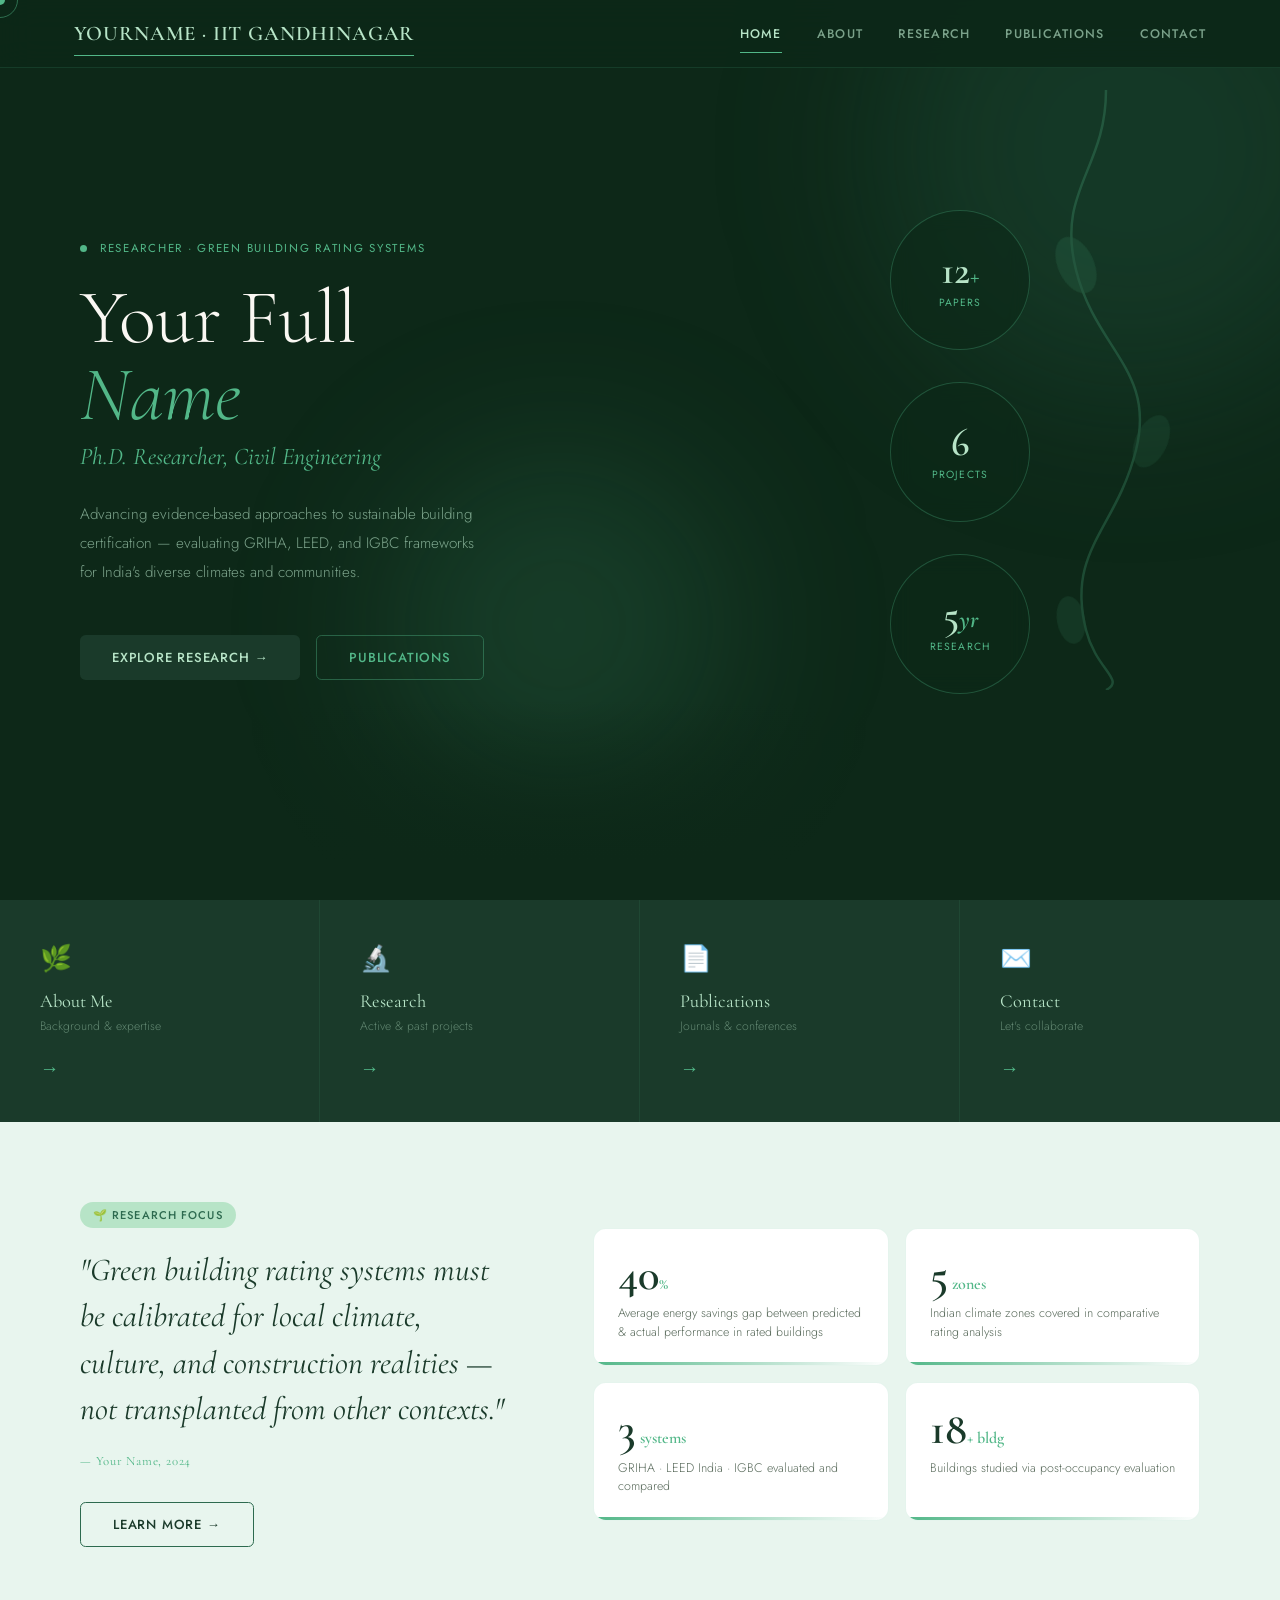
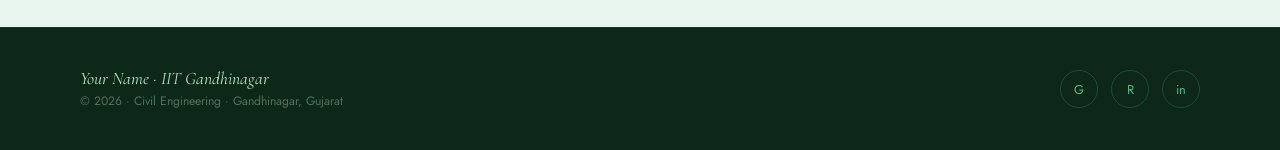
==== index.html @ d1b9dfca "Rename index (2).html to index.html" ====
<!DOCTYPE html>
<html lang="en">
<head>
<meta charset="UTF-8">
<meta name="viewport" content="width=device-width, initial-scale=1.0">
<title>Home | Green Building Researcher · IIT Gandhinagar</title>
<link rel="stylesheet" href="style.css">
<style>
/* ── HOME-SPECIFIC ── */
.hero-home {
  min-height: 100vh;
  background: var(--forest);
  display: grid;
  grid-template-columns: 1fr 1fr;
  position: relative; overflow: hidden;
  padding-top: 68px;
}

.hero-home::after {
  content: '';
  position: absolute;
  bottom: 0; left: 0; right: 0; height: 200px;
  background: linear-gradient(to bottom, transparent, var(--forest) 80%);
  pointer-events: none; z-index: 2;
}

/* animated forest floor */
.forest-floor {
  position: absolute; bottom: 0; left: 0; right: 0;
  height: 120px; z-index: 1;
  background: linear-gradient(to top, rgba(13,40,24,0.9), transparent);
}

/* growing vine on right */
.vine-anim {
  position: absolute; right: 5%; top: 10%;
  opacity: 0.25; z-index: 1;
}

.vine-path {
  stroke-dasharray: 1200;
  stroke-dashoffset: 1200;
  animation: growVine 4s 0.5s ease forwards;
}

@keyframes growVine {
  to { stroke-dashoffset: 0; }
}

.leaf-burst {
  position: absolute;
  animation: leafPop 0.6s ease forwards;
  opacity: 0;
  transform-origin: center;
}

@keyframes leafPop {
  0% { opacity: 0; transform: scale(0) rotate(0deg); }
  60% { opacity: 1; transform: scale(1.2) rotate(10deg); }
  100% { opacity: 1; transform: scale(1) rotate(5deg); }
}

/* breathing green orb */
.orb {
  position: absolute;
  border-radius: 50%;
  filter: blur(80px);
  animation: breathe 5s ease-in-out infinite;
}
.orb-1 { width: 500px; height: 500px; background: rgba(45,106,79,0.25); top: -100px; right: -100px; animation-delay: 0s; }
.orb-2 { width: 350px; height: 350px; background: rgba(82,183,136,0.15); bottom: 100px; left: 30%; animation-delay: 2.5s; }

@keyframes breathe {
  0%, 100% { transform: scale(1); opacity: 0.7; }
  50% { transform: scale(1.15); opacity: 1; }
}

/* hero text */
.hero-content {
  position: relative; z-index: 5;
  display: flex; flex-direction: column; justify-content: center;
  padding: 5rem 4rem 8rem 5rem;
}

.greeting {
  display: flex; align-items: center; gap: 0.8rem;
  font-size: 0.72rem; letter-spacing: 0.15em;
  text-transform: uppercase; color: var(--leaf);
  margin-bottom: 1.5rem;
  animation: fadeSlide 0.8s 0.2s ease both;
}
.greeting .dot {
  width: 7px; height: 7px; background: var(--leaf);
  border-radius: 50%; animation: pulse 2s infinite;
}
@keyframes pulse {
  0%, 100% { box-shadow: 0 0 0 0 rgba(82,183,136,0.5); }
  50% { box-shadow: 0 0 0 8px rgba(82,183,136,0); }
}

h1.hero-name {
  font-family: 'Cormorant Garamond', serif;
  font-size: clamp(3.5rem, 6vw, 6rem);
  font-weight: 300; line-height: 1;
  color: var(--cream);
  margin-bottom: 0.5rem;
  animation: fadeSlide 0.8s 0.3s ease both;
}

.hero-title {
  font-family: 'Cormorant Garamond', serif;
  font-style: italic;
  font-size: clamp(1.1rem, 2vw, 1.5rem);
  color: var(--leaf); margin-bottom: 1.8rem;
  animation: fadeSlide 0.8s 0.4s ease both;
}

.hero-desc {
  font-size: 0.95rem; line-height: 1.9; color: rgba(183,228,199,0.65);
  max-width: 44ch; margin-bottom: 3rem; font-weight: 300;
  animation: fadeSlide 0.8s 0.5s ease both;
}

.hero-cta {
  display: flex; gap: 1rem; flex-wrap: wrap;
  animation: fadeSlide 0.8s 0.6s ease both;
}

/* floating stats */
.stat-ring {
  position: relative; z-index: 5;
  display: flex; flex-direction: column;
  align-items: center; justify-content: center; gap: 2rem;
  padding: 4rem 3rem 8rem;
}

.stat-card {
  width: 140px; height: 140px;
  border-radius: 50%;
  border: 1.5px solid rgba(82,183,136,0.3);
  display: flex; flex-direction: column;
  align-items: center; justify-content: center;
  background: rgba(13,40,24,0.6);
  backdrop-filter: blur(10px);
  animation: floatCard 4s ease-in-out infinite;
}

.stat-card:nth-child(2) { animation-delay: 1.3s; }
.stat-card:nth-child(3) { animation-delay: 2.6s; }

@keyframes floatCard {
  0%, 100% { transform: translateY(0); }
  50% { transform: translateY(-12px); }
}

.stat-num {
  font-family: 'Cormorant Garamond', serif;
  font-size: 2.5rem; font-weight: 600; color: var(--pale);
  line-height: 1;
}
.stat-label {
  font-size: 0.65rem; letter-spacing: 0.1em;
  text-transform: uppercase; color: var(--leaf); margin-top: 0.3rem;
}

/* quick links */
.quick-links {
  display: grid; grid-template-columns: repeat(4, 1fr);
  background: var(--deep); position: relative; z-index: 3;
}

.quick-link {
  display: flex; flex-direction: column; align-items: flex-start;
  padding: 2.5rem 2.5rem;
  text-decoration: none;
  border-right: 1px solid rgba(82,183,136,0.1);
  transition: background 0.3s;
  position: relative; overflow: hidden;
}
.quick-link:last-child { border-right: none; }
.quick-link::before {
  content: '';
  position: absolute; inset: 0;
  background: rgba(82,183,136,0.05);
  transform: translateX(-100%); transition: transform 0.4s ease;
}
.quick-link:hover::before { transform: translateX(0); }

.ql-icon { font-size: 1.6rem; margin-bottom: 0.8rem; }
.ql-title {
  font-family: 'Cormorant Garamond', serif;
  font-size: 1.15rem; color: var(--pale); margin-bottom: 0.3rem;
}
.ql-sub { font-size: 0.76rem; color: rgba(183,228,199,0.45); font-weight: 300; }
.ql-arrow {
  margin-top: auto; padding-top: 1.2rem;
  font-size: 1.2rem; color: var(--leaf);
  transition: transform 0.3s;
}
.quick-link:hover .ql-arrow { transform: translateX(6px); }

@keyframes fadeSlide {
  from { opacity: 0; transform: translateY(20px); }
  to { opacity: 1; transform: translateY(0); }
}

/* featured highlight */
.highlight-band {
  background: var(--mist);
  padding: 5rem;
  display: grid; grid-template-columns: 1fr 1.4fr;
  gap: 5rem; align-items: center;
}

.hl-badge {
  display: inline-flex; align-items: center; gap: 0.5rem;
  background: var(--pale); color: var(--mid);
  font-size: 0.7rem; letter-spacing: 0.1em; text-transform: uppercase;
  padding: 0.3rem 0.8rem; border-radius: 2rem;
  font-weight: 500; margin-bottom: 1.2rem;
}

.hl-quote {
  font-family: 'Cormorant Garamond', serif;
  font-size: clamp(1.5rem, 2.5vw, 2.2rem); font-weight: 400;
  color: var(--deep); line-height: 1.45;
  font-style: italic;
}

.hl-quote cite {
  display: block; margin-top: 1.2rem;
  font-size: 0.8rem; font-style: normal;
  color: var(--leaf); letter-spacing: 0.06em;
}

.hl-metrics {
  display: grid; grid-template-columns: 1fr 1fr;
  gap: 1rem;
}

.metric-box {
  background: white; border-radius: 0.8rem;
  padding: 1.5rem; border: 1px solid rgba(82,183,136,0.15);
  position: relative; overflow: hidden;
}

.metric-box::after {
  content: '';
  position: absolute; bottom: 0; left: 0; right: 0; height: 3px;
  background: linear-gradient(90deg, var(--leaf), transparent);
}

.metric-val {
  font-family: 'Cormorant Garamond', serif;
  font-size: 2.8rem; font-weight: 600; color: var(--deep);
  line-height: 1;
}
.metric-unit { font-size: 1rem; color: var(--leaf); }
.metric-desc {
  font-size: 0.78rem; color: var(--text-soft); margin-top: 0.4rem; line-height: 1.5; font-weight: 300;
}

@media (max-width: 900px) {
  .hero-home { grid-template-columns: 1fr; }
  .hero-content { padding: 4rem 1.5rem 6rem; }
  .stat-ring { display: none; }
  .quick-links { grid-template-columns: 1fr 1fr; }
  .highlight-band { grid-template-columns: 1fr; gap: 2.5rem; padding: 3rem 1.5rem; }
}
</style>
</head>
<body>

<!-- CURSOR -->
<div class="cursor" id="cursor"></div>
<div class="cursor-ring" id="cursorRing"></div>

<!-- LEAF CANVAS -->
<canvas id="leafCanvas"></canvas>

<!-- NAV -->
<nav>
  <a href="index.html" class="nav-logo">YourName · IIT Gandhinagar</a>
  <ul>
    <li><a href="index.html">Home</a></li>
    <li><a href="about.html">About</a></li>
    <li><a href="research.html">Research</a></li>
    <li><a href="publications.html">Publications</a></li>
    <li><a href="contact.html">Contact</a></li>
  </ul>
</nav>

<!-- HERO -->
<div class="hero-home">
  <div class="orb orb-1"></div>
  <div class="orb orb-2"></div>

  <!-- Animated vine -->
  <div class="vine-anim">
    <svg width="220" height="600" viewBox="0 0 220 600" fill="none">
      <path class="vine-path" d="M110,0 C110,80 60,100 80,180 C100,260 160,280 140,360 C120,440 70,460 90,540 C100,580 130,590 110,600"
        stroke="#52b788" stroke-width="2.5" fill="none"/>
      <!-- leaves along vine (appear after vine grows) -->
      <g style="animation: leafPop 0.5s 2s ease forwards; opacity:0; transform-origin:80px 175px">
        <ellipse cx="80" cy="175" rx="18" ry="30" fill="rgba(82,183,136,0.5)" transform="rotate(-30,80,175)"/>
      </g>
      <g style="animation: leafPop 0.5s 2.5s ease forwards; opacity:0; transform-origin:140px 355px">
        <ellipse cx="155" cy="350" rx="16" ry="28" fill="rgba(82,183,136,0.4)" transform="rotate(20,155,350)"/>
      </g>
      <g style="animation: leafPop 0.5s 3s ease forwards; opacity:0; transform-origin:75px 530px">
        <ellipse cx="75" cy="530" rx="14" ry="24" fill="rgba(82,183,136,0.45)" transform="rotate(-15,75,530)"/>
      </g>
    </svg>
  </div>

  <div class="hero-content">
    <div class="greeting">
      <div class="dot"></div>
      Researcher · Green Building Rating Systems
    </div>
    <h1 class="hero-name">Your Full<br><em style="color:var(--leaf);font-style:italic">Name</em></h1>
    <div class="hero-title">Ph.D. Researcher, Civil Engineering</div>
    <p class="hero-desc">
      Advancing evidence-based approaches to sustainable building certification — 
      evaluating GRIHA, LEED, and IGBC frameworks for India's diverse climates and communities.
    </p>
    <div class="hero-cta">
      <a href="research.html" class="btn btn-forest">Explore Research →</a>
      <a href="publications.html" class="btn btn-ghost">Publications</a>
    </div>
  </div>

  <div class="stat-ring">
    <div class="stat-card">
      <span class="stat-num">12<em style="font-size:1.5rem;color:var(--leaf)">+</em></span>
      <span class="stat-label">Papers</span>
    </div>
    <div class="stat-card">
      <span class="stat-num">6</span>
      <span class="stat-label">Projects</span>
    </div>
    <div class="stat-card">
      <span class="stat-num">5<em style="font-size:1.5rem;color:var(--leaf)">yr</em></span>
      <span class="stat-label">Research</span>
    </div>
  </div>
</div>

<!-- QUICK LINKS -->
<div class="quick-links">
  <a href="about.html" class="quick-link">
    <div class="ql-icon">🌿</div>
    <div class="ql-title">About Me</div>
    <div class="ql-sub">Background & expertise</div>
    <div class="ql-arrow">→</div>
  </a>
  <a href="research.html" class="quick-link">
    <div class="ql-icon">🔬</div>
    <div class="ql-title">Research</div>
    <div class="ql-sub">Active & past projects</div>
    <div class="ql-arrow">→</div>
  </a>
  <a href="publications.html" class="quick-link">
    <div class="ql-icon">📄</div>
    <div class="ql-title">Publications</div>
    <div class="ql-sub">Journals & conferences</div>
    <div class="ql-arrow">→</div>
  </a>
  <a href="contact.html" class="quick-link">
    <div class="ql-icon">✉️</div>
    <div class="ql-title">Contact</div>
    <div class="ql-sub">Let's collaborate</div>
    <div class="ql-arrow">→</div>
  </a>
</div>

<!-- HIGHLIGHT BAND -->
<div class="highlight-band">
  <div class="reveal">
    <div class="hl-badge">🌱 Research Focus</div>
    <div class="hl-quote">
      "Green building rating systems must be calibrated for local climate, 
      culture, and construction realities — not transplanted from other contexts."
      <cite>— Your Name, 2024</cite>
    </div>
    <div style="margin-top:2rem;">
      <a href="about.html" class="btn btn-outline">Learn More →</a>
    </div>
  </div>

  <div class="hl-metrics reveal reveal-delay-2">
    <div class="metric-box">
      <div class="metric-val">40<span class="metric-unit">%</span></div>
      <div class="metric-desc">Average energy savings gap between predicted & actual performance in rated buildings</div>
    </div>
    <div class="metric-box">
      <div class="metric-val">5<span class="metric-unit"> zones</span></div>
      <div class="metric-desc">Indian climate zones covered in comparative rating analysis</div>
    </div>
    <div class="metric-box">
      <div class="metric-val">3<span class="metric-unit"> systems</span></div>
      <div class="metric-desc">GRIHA · LEED India · IGBC evaluated and compared</div>
    </div>
    <div class="metric-box">
      <div class="metric-val">18<span class="metric-unit">+ bldg</span></div>
      <div class="metric-desc">Buildings studied via post-occupancy evaluation</div>
    </div>
  </div>
</div>

<!-- FOOTER -->
<footer>
  <div>
    <div class="foot-left">Your Name · IIT Gandhinagar</div>
    <div class="foot-copy">© 2026 · Civil Engineering · Gandhinagar, Gujarat</div>
  </div>
  <div class="social-links">
    <a class="social-link" href="#">G</a>
    <a class="social-link" href="#">R</a>
    <a class="social-link" href="#">in</a>
  </div>
</footer>

<script src="shared.js"></script>
<script>
  // Custom cursor
  const cursor = document.getElementById('cursor');
  const ring = document.getElementById('cursorRing');
  let mx=0, my=0, rx=0, ry=0;
  document.addEventListener('mousemove', e => { mx=e.clientX; my=e.clientY; cursor.style.left=mx+'px'; cursor.style.top=my+'px'; });
  function animRing() {
    rx += (mx - rx) * 0.12; ry += (my - ry) * 0.12;
    ring.style.left=rx+'px'; ring.style.top=ry+'px';
    requestAnimationFrame(animRing);
  }
  animRing();
  document.querySelectorAll('a,.btn,.quick-link').forEach(el => {
    el.addEventListener('mouseenter', () => { cursor.style.transform='translate(-50%,-50%) scale(2.5)'; ring.style.opacity='0'; });
    el.addEventListener('mouseleave', () => { cursor.style.transform='translate(-50%,-50%) scale(1)'; ring.style.opacity='0.5'; });
  });
</script>
</body>
</html>
---- style.css ----
@import url('https://fonts.googleapis.com/css2?family=Cormorant+Garamond:ital,wght@0,300;0,400;0,600;0,700;1,300;1,400&family=Jost:wght@300;400;500;600&display=swap');

:root {
  --forest:     #0d2818;
  --deep:       #1a3a2a;
  --mid:        #2d6a4f;
  --leaf:       #52b788;
  --pale:       #b7e4c7;
  --mist:       #e8f5ee;
  --sand:       #f5f0e8;
  --cream:      #faf8f3;
  --bark:       #7c5c3a;
  --gold:       #c9a84c;
  --text:       #1a2419;
  --text-soft:  #5a6b5c;
  --white:      #ffffff;
}

*, *::before, *::after { margin: 0; padding: 0; box-sizing: border-box; }
html { scroll-behavior: smooth; font-size: 16px; }

body {
  font-family: 'Jost', sans-serif;
  background: var(--cream);
  color: var(--text);
  overflow-x: hidden;
  cursor: none;
}

/* ── CUSTOM CURSOR ── */
.cursor {
  position: fixed; z-index: 9999; pointer-events: none;
  width: 10px; height: 10px;
  background: var(--leaf);
  border-radius: 50%;
  transform: translate(-50%, -50%);
  transition: transform 0.1s, width 0.3s, height 0.3s, background 0.3s;
}
.cursor-ring {
  position: fixed; z-index: 9998; pointer-events: none;
  width: 36px; height: 36px;
  border: 1.5px solid var(--leaf);
  border-radius: 50%;
  transform: translate(-50%, -50%);
  transition: transform 0.18s ease, width 0.3s, height 0.3s;
  opacity: 0.5;
}

/* ── LEAF CANVAS ── */
#leafCanvas {
  position: fixed; top: 0; left: 0;
  width: 100vw; height: 100vh;
  pointer-events: none; z-index: 0;
}

/* ── NAV ── */
nav {
  position: fixed; top: 0; left: 0; right: 0; z-index: 500;
  display: flex; align-items: center; justify-content: space-between;
  padding: 0 3.5rem;
  height: 68px;
  background: rgba(13, 40, 24, 0.92);
  backdrop-filter: blur(16px);
  border-bottom: 1px solid rgba(82,183,136,0.15);
}

.nav-logo {
  font-family: 'Cormorant Garamond', serif;
  font-size: 1.3rem;
  font-weight: 600;
  color: var(--pale);
  text-decoration: none;
  letter-spacing: 0.04em;
}

nav ul { list-style: none; display: flex; gap: 0; }
nav a {
  display: block;
  padding: 0.5rem 1.1rem;
  text-decoration: none;
  color: rgba(183,228,199,0.65);
  font-size: 0.78rem;
  font-weight: 500;
  letter-spacing: 0.1em;
  text-transform: uppercase;
  transition: color 0.25s;
  position: relative;
}
nav a::after {
  content: '';
  position: absolute; bottom: -2px; left: 1.1rem; right: 1.1rem;
  height: 1px; background: var(--leaf);
  transform: scaleX(0); transition: transform 0.25s;
}
nav a:hover, nav a.active { color: var(--pale); }
nav a:hover::after, nav a.active::after { transform: scaleX(1); }

/* ── PAGE WRAPPER ── */
.page { position: relative; z-index: 1; min-height: 100vh; }

/* ── HERO BANNER (reusable) ── */
.hero-banner {
  min-height: 52vh;
  display: flex; flex-direction: column; justify-content: flex-end;
  padding: 0 5rem 4rem;
  background: var(--forest);
  position: relative; overflow: hidden;
}

.hero-banner::before {
  content: '';
  position: absolute; inset: 0;
  background: 
    radial-gradient(ellipse 60% 80% at 80% 50%, rgba(45,106,79,0.35) 0%, transparent 70%),
    radial-gradient(ellipse 40% 60% at 20% 80%, rgba(82,183,136,0.15) 0%, transparent 60%);
}

.hero-banner .vine-svg {
  position: absolute; right: 0; top: 0; height: 100%; opacity: 0.12;
}

.banner-eyebrow {
  font-size: 0.72rem; letter-spacing: 0.15em;
  text-transform: uppercase; color: var(--leaf);
  margin-bottom: 0.8rem; position: relative;
  display: flex; align-items: center; gap: 0.8rem;
}
.banner-eyebrow::before {
  content: ''; display: block;
  width: 30px; height: 1px; background: var(--leaf);
}

.banner-title {
  font-family: 'Cormorant Garamond', serif;
  font-size: clamp(3rem, 6vw, 5.5rem);
  font-weight: 300;
  color: var(--cream);
  line-height: 1.05;
  position: relative;
}

.banner-title em {
  font-style: italic; color: var(--leaf);
}

/* ── SECTION ── */
.section { padding: 5rem; position: relative; }
.section-alt { background: var(--mist); }
.section-dark { background: var(--deep); }

.section-eyebrow {
  font-size: 0.72rem; letter-spacing: 0.14em;
  text-transform: uppercase; color: var(--leaf);
  margin-bottom: 0.6rem;
  display: flex; align-items: center; gap: 0.6rem;
}
.section-eyebrow::before {
  content: ''; width: 24px; height: 1px; background: var(--leaf);
}

h2.section-title {
  font-family: 'Cormorant Garamond', serif;
  font-size: clamp(2rem, 3.5vw, 3rem);
  font-weight: 400;
  color: var(--deep);
  line-height: 1.2; margin-bottom: 1.2rem;
}
.section-dark h2.section-title { color: var(--pale); }

.section-lead {
  font-size: 1rem; line-height: 1.9; color: var(--text-soft);
  max-width: 56ch; margin-bottom: 3rem; font-weight: 300;
}

/* ── CARDS ── */
.card-grid { display: grid; gap: 1.5rem; }
.card-grid-3 { grid-template-columns: repeat(3, 1fr); }
.card-grid-2 { grid-template-columns: repeat(2, 1fr); }

.card {
  background: white;
  border-radius: 1rem;
  padding: 2rem;
  border: 1px solid rgba(82,183,136,0.15);
  transition: all 0.4s cubic-bezier(0.25, 0.46, 0.45, 0.94);
  position: relative; overflow: hidden;
}
.card::before {
  content: '';
  position: absolute; top: 0; left: 0; right: 0; height: 3px;
  background: linear-gradient(90deg, var(--leaf), var(--mid));
  transform: scaleX(0); transform-origin: left;
  transition: transform 0.4s ease;
}
.card:hover { transform: translateY(-6px); box-shadow: 0 24px 60px rgba(26,58,42,0.12); }
.card:hover::before { transform: scaleX(1); }

.card-icon {
  width: 50px; height: 50px;
  background: var(--mist);
  border-radius: 0.6rem;
  display: flex; align-items: center; justify-content: center;
  font-size: 1.5rem; margin-bottom: 1.2rem;
}

.card h3 {
  font-family: 'Cormorant Garamond', serif;
  font-size: 1.2rem; font-weight: 600;
  color: var(--deep); margin-bottom: 0.6rem; line-height: 1.3;
}

.card p {
  font-size: 0.85rem; line-height: 1.75; color: var(--text-soft); font-weight: 300;
}

.tag {
  display: inline-block; margin-top: 1.2rem;
  font-size: 0.68rem; letter-spacing: 0.08em; text-transform: uppercase;
  background: var(--mist); color: var(--mid);
  padding: 0.25rem 0.7rem; border-radius: 2rem; font-weight: 500;
}

/* ── BUTTONS ── */
.btn {
  display: inline-flex; align-items: center; gap: 0.5rem;
  padding: 0.75rem 2rem; border-radius: 0.35rem;
  font-family: 'Jost', sans-serif; font-size: 0.82rem;
  font-weight: 500; letter-spacing: 0.06em; text-transform: uppercase;
  cursor: none; text-decoration: none; border: none;
  transition: all 0.3s;
}
.btn-forest { background: var(--deep); color: var(--pale); }
.btn-forest:hover { background: var(--mid); transform: translateY(-2px); }
.btn-outline {
  background: transparent; color: var(--deep);
  border: 1.5px solid var(--mid);
}
.btn-outline:hover { background: var(--deep); color: var(--pale); }
.btn-ghost {
  background: transparent; color: var(--leaf);
  border: 1.5px solid rgba(82,183,136,0.4);
}
.btn-ghost:hover { background: rgba(82,183,136,0.1); }

/* ── REVEAL ── */
.reveal { opacity: 0; transform: translateY(28px); transition: opacity 0.7s ease, transform 0.7s ease; }
.reveal.visible { opacity: 1; transform: translateY(0); }
.reveal-delay-1 { transition-delay: 0.1s; }
.reveal-delay-2 { transition-delay: 0.2s; }
.reveal-delay-3 { transition-delay: 0.3s; }
.reveal-delay-4 { transition-delay: 0.4s; }
.reveal-delay-5 { transition-delay: 0.5s; }

/* ── FOOTER ── */
footer {
  background: var(--forest);
  padding: 2.5rem 5rem;
  display: flex; justify-content: space-between; align-items: center;
  border-top: 1px solid rgba(82,183,136,0.12);
}
footer .foot-left {
  font-family: 'Cormorant Garamond', serif;
  font-size: 1.1rem; color: var(--pale); font-style: italic;
}
footer .foot-copy { font-size: 0.76rem; color: rgba(183,228,199,0.4); margin-top: 0.2rem; }
footer .social-links { display: flex; gap: 0.8rem; }
footer .social-link {
  width: 38px; height: 38px; border-radius: 50%;
  border: 1px solid rgba(82,183,136,0.25);
  display: flex; align-items: center; justify-content: center;
  color: var(--leaf); font-size: 0.8rem; text-decoration: none;
  transition: all 0.25s;
}
footer .social-link:hover { background: rgba(82,183,136,0.15); border-color: var(--leaf); }

/* ── VINE DIVIDER ── */
.vine-divider {
  width: 100%; height: 40px; overflow: visible;
  display: block; margin: 0;
}

/* ── RESPONSIVE ── */
@media (max-width: 900px) {
  nav { padding: 0 1.5rem; }
  .section { padding: 3.5rem 1.5rem; }
  .hero-banner { padding: 0 1.5rem 3rem; }
  .card-grid-3 { grid-template-columns: 1fr; }
  .card-grid-2 { grid-template-columns: 1fr; }
  footer { flex-direction: column; gap: 1.5rem; text-align: center; padding: 2rem 1.5rem; }
  nav ul { gap: 0; }
  nav a { padding: 0.5rem 0.6rem; font-size: 0.7rem; }
}
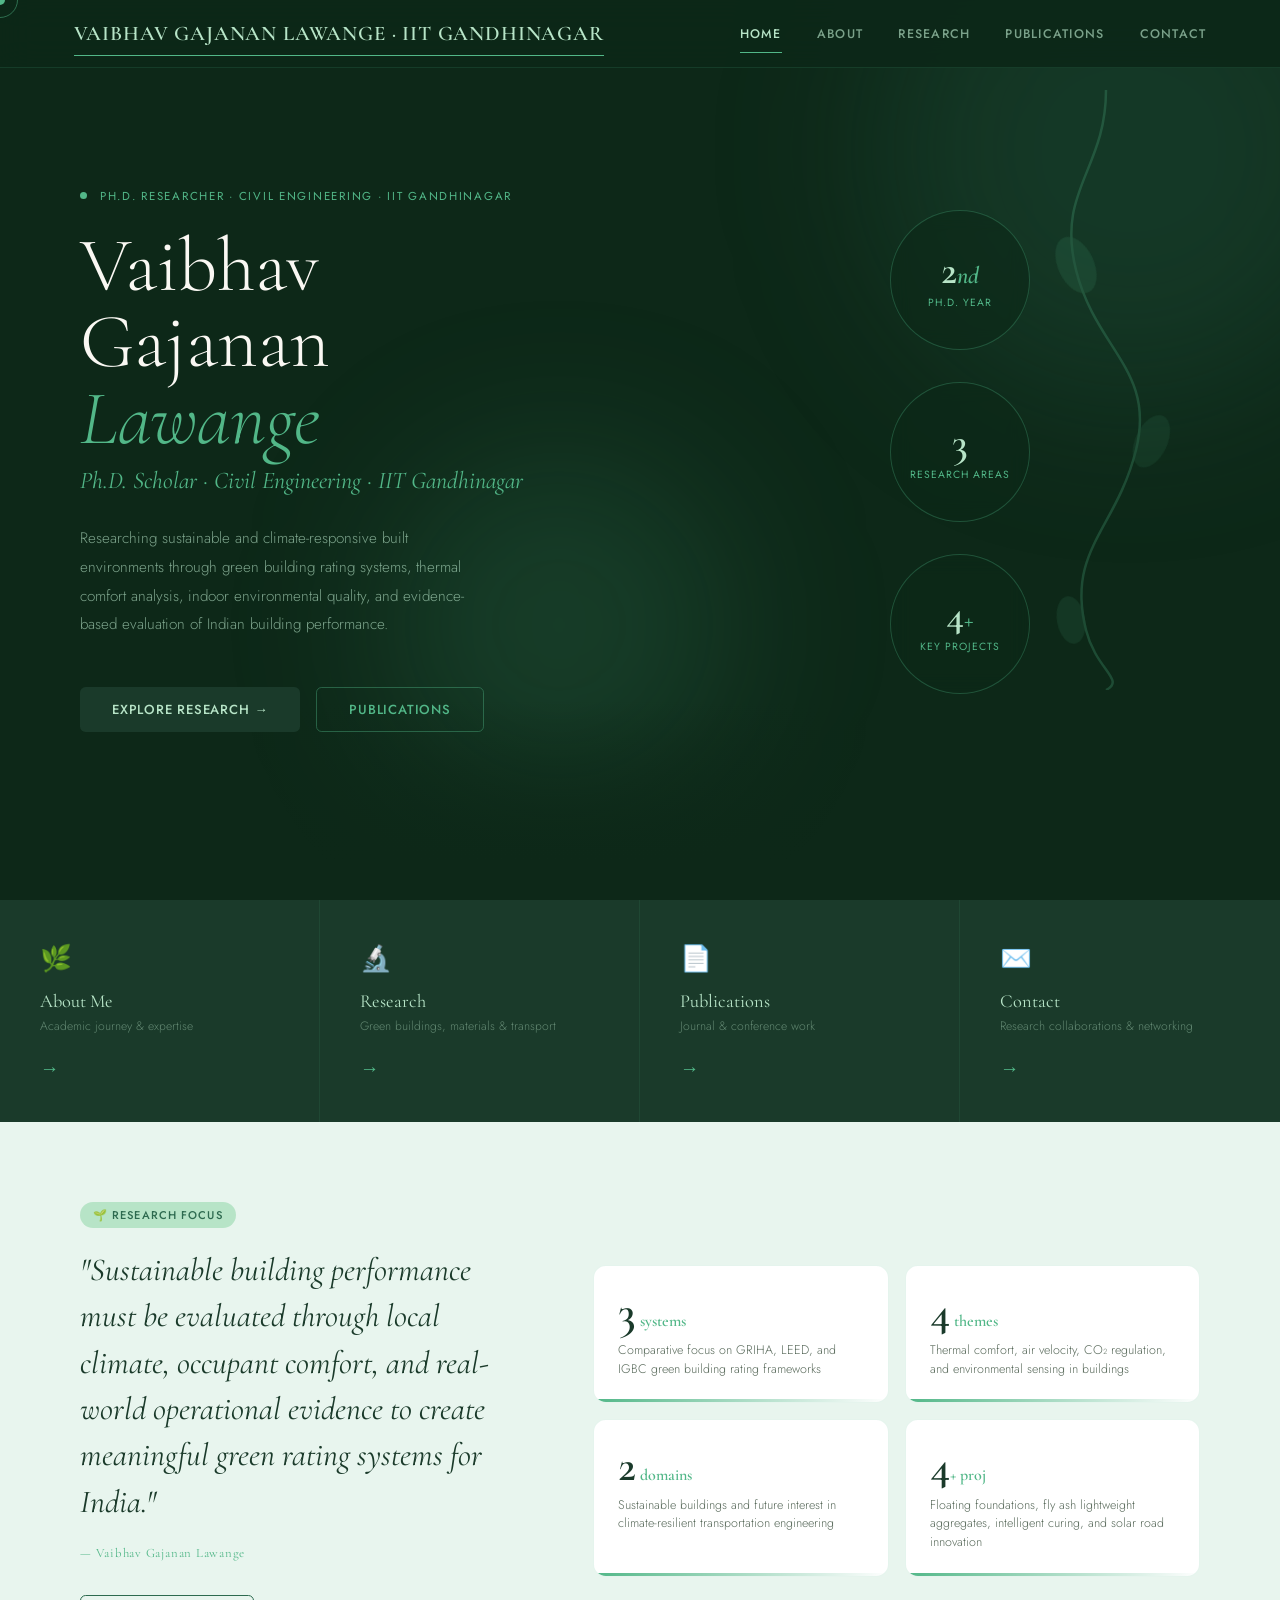
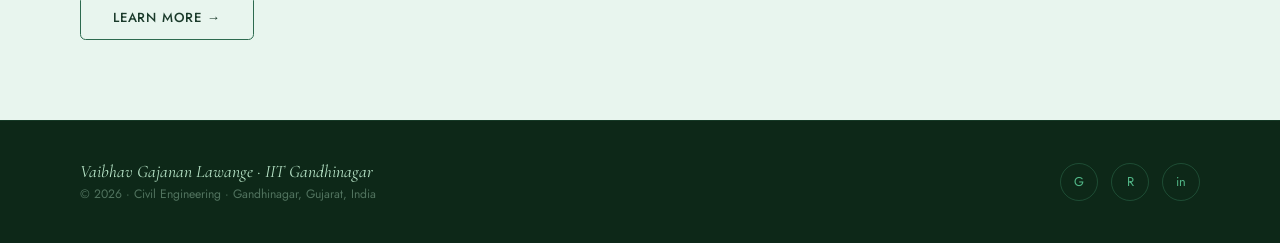
==== commit 87f92ca5: "Update index.html" ====
--- a/index.html
+++ b/index.html
@@ -3,7 +3,7 @@
 <head>
 <meta charset="UTF-8">
 <meta name="viewport" content="width=device-width, initial-scale=1.0">
-<title>Home | Green Building Researcher · IIT Gandhinagar</title>
+<title>Home | Vaibhav Gajanan Lawange · IIT Gandhinagar</title>
 <link rel="stylesheet" href="style.css">
 <style>
 /* ── HOME-SPECIFIC ── */
@@ -280,7 +280,7 @@
 
 <!-- NAV -->
 <nav>
-  <a href="index.html" class="nav-logo">YourName · IIT Gandhinagar</a>
+  <a href="index.html" class="nav-logo">Vaibhav Gajanan Lawange · IIT Gandhinagar</a>
   <ul>
     <li><a href="index.html">Home</a></li>
     <li><a href="about.html">About</a></li>
@@ -300,7 +300,6 @@
     <svg width="220" height="600" viewBox="0 0 220 600" fill="none">
       <path class="vine-path" d="M110,0 C110,80 60,100 80,180 C100,260 160,280 140,360 C120,440 70,460 90,540 C100,580 130,590 110,600"
         stroke="#52b788" stroke-width="2.5" fill="none"/>
-      <!-- leaves along vine (appear after vine grows) -->
       <g style="animation: leafPop 0.5s 2s ease forwards; opacity:0; transform-origin:80px 175px">
         <ellipse cx="80" cy="175" rx="18" ry="30" fill="rgba(82,183,136,0.5)" transform="rotate(-30,80,175)"/>
       </g>
@@ -316,13 +315,13 @@
   <div class="hero-content">
     <div class="greeting">
       <div class="dot"></div>
-      Researcher · Green Building Rating Systems
-    </div>
-    <h1 class="hero-name">Your Full<br><em style="color:var(--leaf);font-style:italic">Name</em></h1>
-    <div class="hero-title">Ph.D. Researcher, Civil Engineering</div>
+      Ph.D. Researcher · Civil Engineering · IIT Gandhinagar
+    </div>
+    <h1 class="hero-name">Vaibhav Gajanan<br><em style="color:var(--leaf);font-style:italic">Lawange</em></h1>
+    <div class="hero-title">Ph.D. Scholar · Civil Engineering · IIT Gandhinagar</div>
     <p class="hero-desc">
-      Advancing evidence-based approaches to sustainable building certification — 
-      evaluating GRIHA, LEED, and IGBC frameworks for India's diverse climates and communities.
+      Researching sustainable and climate-responsive built environments through green building rating systems, 
+      thermal comfort analysis, indoor environmental quality, and evidence-based evaluation of Indian building performance.
     </p>
     <div class="hero-cta">
       <a href="research.html" class="btn btn-forest">Explore Research →</a>
@@ -332,16 +331,16 @@
 
   <div class="stat-ring">
     <div class="stat-card">
-      <span class="stat-num">12<em style="font-size:1.5rem;color:var(--leaf)">+</em></span>
-      <span class="stat-label">Papers</span>
+      <span class="stat-num">2<em style="font-size:1.5rem;color:var(--leaf)">nd</em></span>
+      <span class="stat-label">Ph.D. Year</span>
     </div>
     <div class="stat-card">
-      <span class="stat-num">6</span>
-      <span class="stat-label">Projects</span>
+      <span class="stat-num">3</span>
+      <span class="stat-label">Research Areas</span>
     </div>
     <div class="stat-card">
-      <span class="stat-num">5<em style="font-size:1.5rem;color:var(--leaf)">yr</em></span>
-      <span class="stat-label">Research</span>
+      <span class="stat-num">4<em style="font-size:1.5rem;color:var(--leaf)">+</em></span>
+      <span class="stat-label">Key Projects</span>
     </div>
   </div>
 </div>
@@ -351,25 +350,25 @@
   <a href="about.html" class="quick-link">
     <div class="ql-icon">🌿</div>
     <div class="ql-title">About Me</div>
-    <div class="ql-sub">Background & expertise</div>
+    <div class="ql-sub">Academic journey & expertise</div>
     <div class="ql-arrow">→</div>
   </a>
   <a href="research.html" class="quick-link">
     <div class="ql-icon">🔬</div>
     <div class="ql-title">Research</div>
-    <div class="ql-sub">Active & past projects</div>
+    <div class="ql-sub">Green buildings, materials & transport</div>
     <div class="ql-arrow">→</div>
   </a>
   <a href="publications.html" class="quick-link">
     <div class="ql-icon">📄</div>
     <div class="ql-title">Publications</div>
-    <div class="ql-sub">Journals & conferences</div>
+    <div class="ql-sub">Journal & conference work</div>
     <div class="ql-arrow">→</div>
   </a>
   <a href="contact.html" class="quick-link">
     <div class="ql-icon">✉️</div>
     <div class="ql-title">Contact</div>
-    <div class="ql-sub">Let's collaborate</div>
+    <div class="ql-sub">Research collaborations & networking</div>
     <div class="ql-arrow">→</div>
   </a>
 </div>
@@ -379,9 +378,9 @@
   <div class="reveal">
     <div class="hl-badge">🌱 Research Focus</div>
     <div class="hl-quote">
-      "Green building rating systems must be calibrated for local climate, 
-      culture, and construction realities — not transplanted from other contexts."
-      <cite>— Your Name, 2024</cite>
+      "Sustainable building performance must be evaluated through local climate, 
+      occupant comfort, and real-world operational evidence to create meaningful green rating systems for India."
+      <cite>— Vaibhav Gajanan Lawange</cite>
     </div>
     <div style="margin-top:2rem;">
       <a href="about.html" class="btn btn-outline">Learn More →</a>
@@ -390,20 +389,20 @@
 
   <div class="hl-metrics reveal reveal-delay-2">
     <div class="metric-box">
-      <div class="metric-val">40<span class="metric-unit">%</span></div>
-      <div class="metric-desc">Average energy savings gap between predicted & actual performance in rated buildings</div>
+      <div class="metric-val">3<span class="metric-unit"> systems</span></div>
+      <div class="metric-desc">Comparative focus on GRIHA, LEED, and IGBC green building rating frameworks</div>
     </div>
     <div class="metric-box">
-      <div class="metric-val">5<span class="metric-unit"> zones</span></div>
-      <div class="metric-desc">Indian climate zones covered in comparative rating analysis</div>
+      <div class="metric-val">4<span class="metric-unit"> themes</span></div>
+      <div class="metric-desc">Thermal comfort, air velocity, CO₂ regulation, and environmental sensing in buildings</div>
     </div>
     <div class="metric-box">
-      <div class="metric-val">3<span class="metric-unit"> systems</span></div>
-      <div class="metric-desc">GRIHA · LEED India · IGBC evaluated and compared</div>
+      <div class="metric-val">2<span class="metric-unit"> domains</span></div>
+      <div class="metric-desc">Sustainable buildings and future interest in climate-resilient transportation engineering</div>
     </div>
     <div class="metric-box">
-      <div class="metric-val">18<span class="metric-unit">+ bldg</span></div>
-      <div class="metric-desc">Buildings studied via post-occupancy evaluation</div>
+      <div class="metric-val">4<span class="metric-unit">+ proj</span></div>
+      <div class="metric-desc">Floating foundations, fly ash lightweight aggregates, intelligent curing, and solar road innovation</div>
     </div>
   </div>
 </div>
@@ -411,8 +410,8 @@
 <!-- FOOTER -->
 <footer>
   <div>
-    <div class="foot-left">Your Name · IIT Gandhinagar</div>
-    <div class="foot-copy">© 2026 · Civil Engineering · Gandhinagar, Gujarat</div>
+    <div class="foot-left">Vaibhav Gajanan Lawange · IIT Gandhinagar</div>
+    <div class="foot-copy">© 2026 · Civil Engineering · Gandhinagar, Gujarat, India</div>
   </div>
   <div class="social-links">
     <a class="social-link" href="#">G</a>
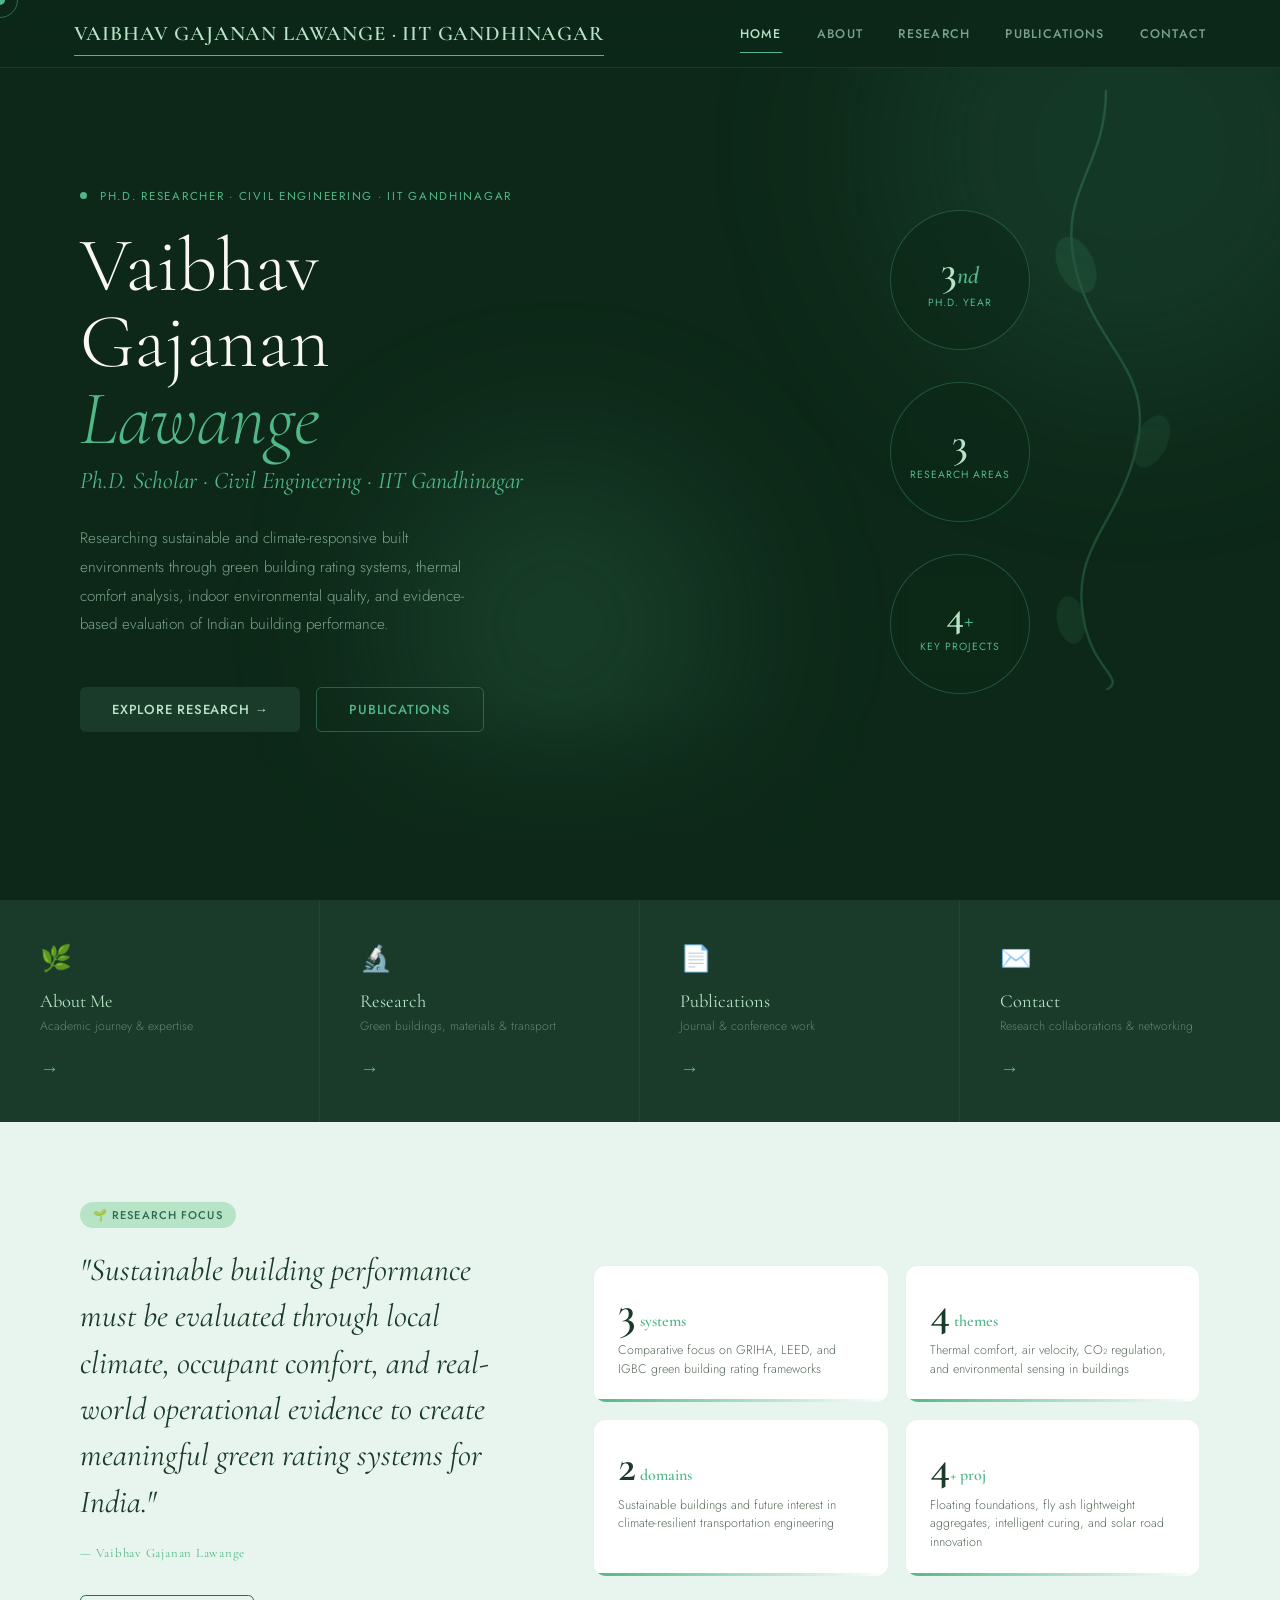
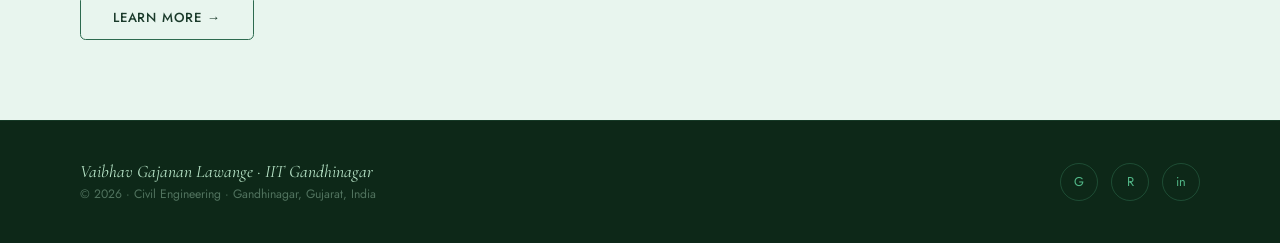
==== commit b3fc87c9: "Update index.html" ====
--- a/index.html
+++ b/index.html
@@ -331,7 +331,7 @@
 
   <div class="stat-ring">
     <div class="stat-card">
-      <span class="stat-num">2<em style="font-size:1.5rem;color:var(--leaf)">nd</em></span>
+      <span class="stat-num">3<em style="font-size:1.5rem;color:var(--leaf)">nd</em></span>
       <span class="stat-label">Ph.D. Year</span>
     </div>
     <div class="stat-card">
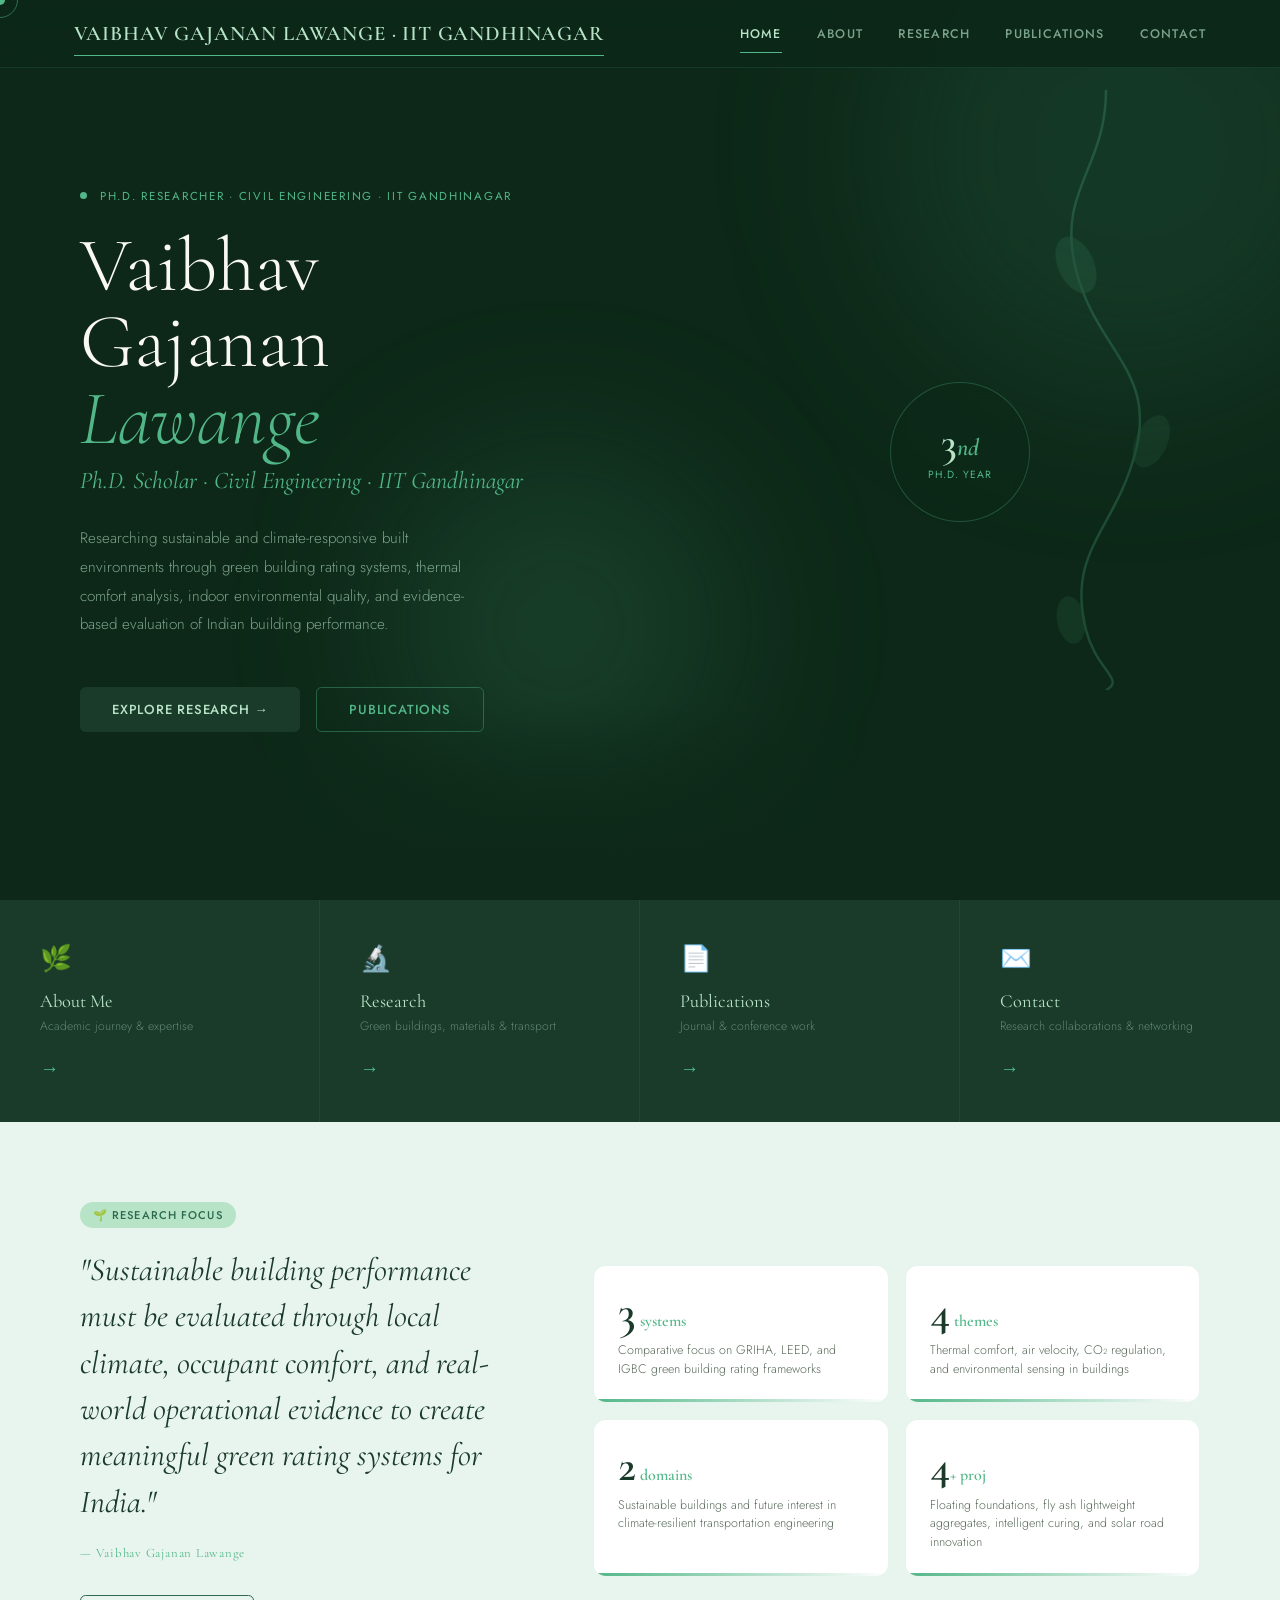
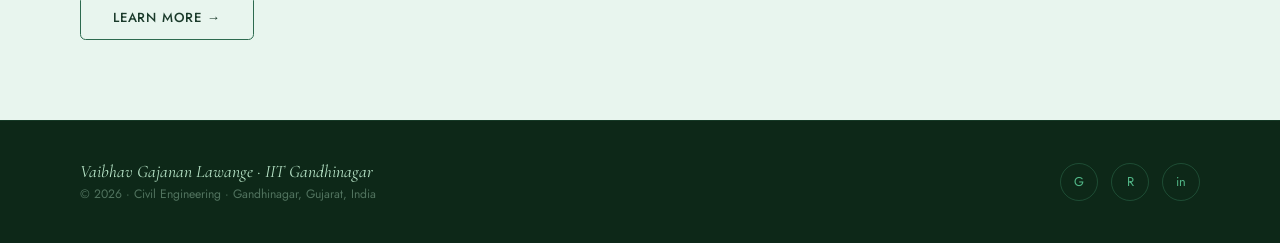
==== commit d37d16b8: "Update index.html" ====
--- a/index.html
+++ b/index.html
@@ -333,14 +333,6 @@
     <div class="stat-card">
       <span class="stat-num">3<em style="font-size:1.5rem;color:var(--leaf)">nd</em></span>
       <span class="stat-label">Ph.D. Year</span>
-    </div>
-    <div class="stat-card">
-      <span class="stat-num">3</span>
-      <span class="stat-label">Research Areas</span>
-    </div>
-    <div class="stat-card">
-      <span class="stat-num">4<em style="font-size:1.5rem;color:var(--leaf)">+</em></span>
-      <span class="stat-label">Key Projects</span>
     </div>
   </div>
 </div>
